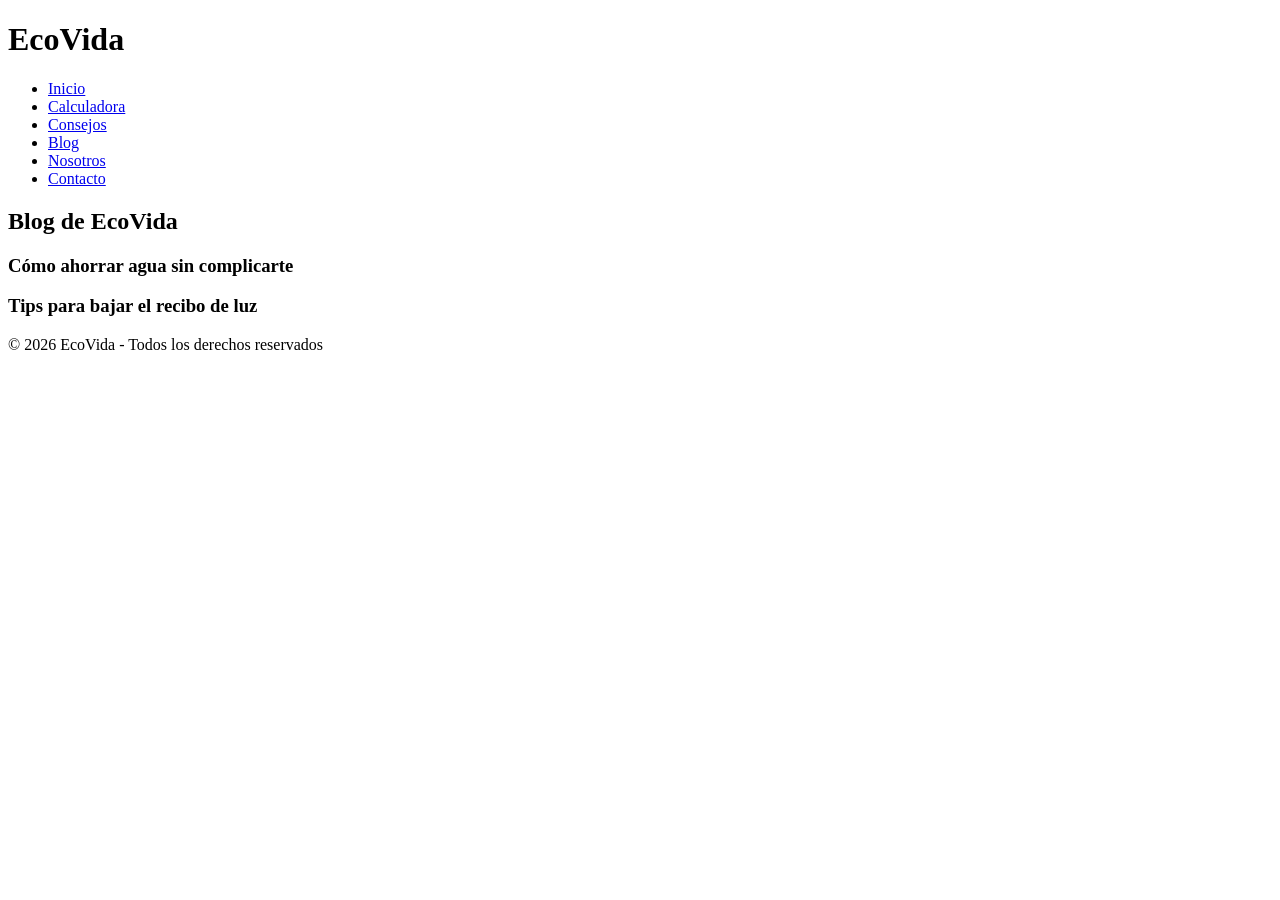
==== pages/blog.html @ 0f4eb219 "Agrego estructura y contenido inicial de blog" ====
<!DOCTYPE html><!--Le dice al navegador que es un documento de tipo HTML para que lo renderice-->
<html lang="es"><!--Lenguaje de la página-->
<head>
    <meta charset="UTF-8">
    <meta name="viewport" content="width=device-width, initial-scale=1.0">
    <title>EcoVida - Blog</title>
</head>
<body>
    <header>
        <!--Encabezado: título principal, logo y menú de navegación-->
        <h1>EcoVida</h1>
        <nav>
            <ul>
                <li><a href="../index.html#inicio">Inicio</a></li>
                <li><a href="./calcular.html">Calculadora</a></li>
                <li><a href="./consejos.html">Consejos</a></li>
                <li><a href="./blog.html">Blog</a></li>
                <li><a href="./nosotros.html">Nosotros</a></li>
                <li><a href="./contacto.html">Contacto</a></li>
            </ul>
        </nav>
    </header>
    <main>
        <!--Contenido del blog: artículos y tips de ahorro-->
        <section id="blog">
            <h2>Blog de EcoVida</h2>
            <article>
                <h3>Cómo ahorrar agua sin complicarte</h3>
            </article>
            <article>
                <h3>Tips para bajar el recibo de luz</h3>
         </article>
        </section>
    </main>
    <footer>
        <!--Pie de página: derechos de autor-->
        <section>
            <p>&copy; 2026 EcoVida - Todos los derechos reservados</p>
        </section>
    </footer>
</body>
</html>
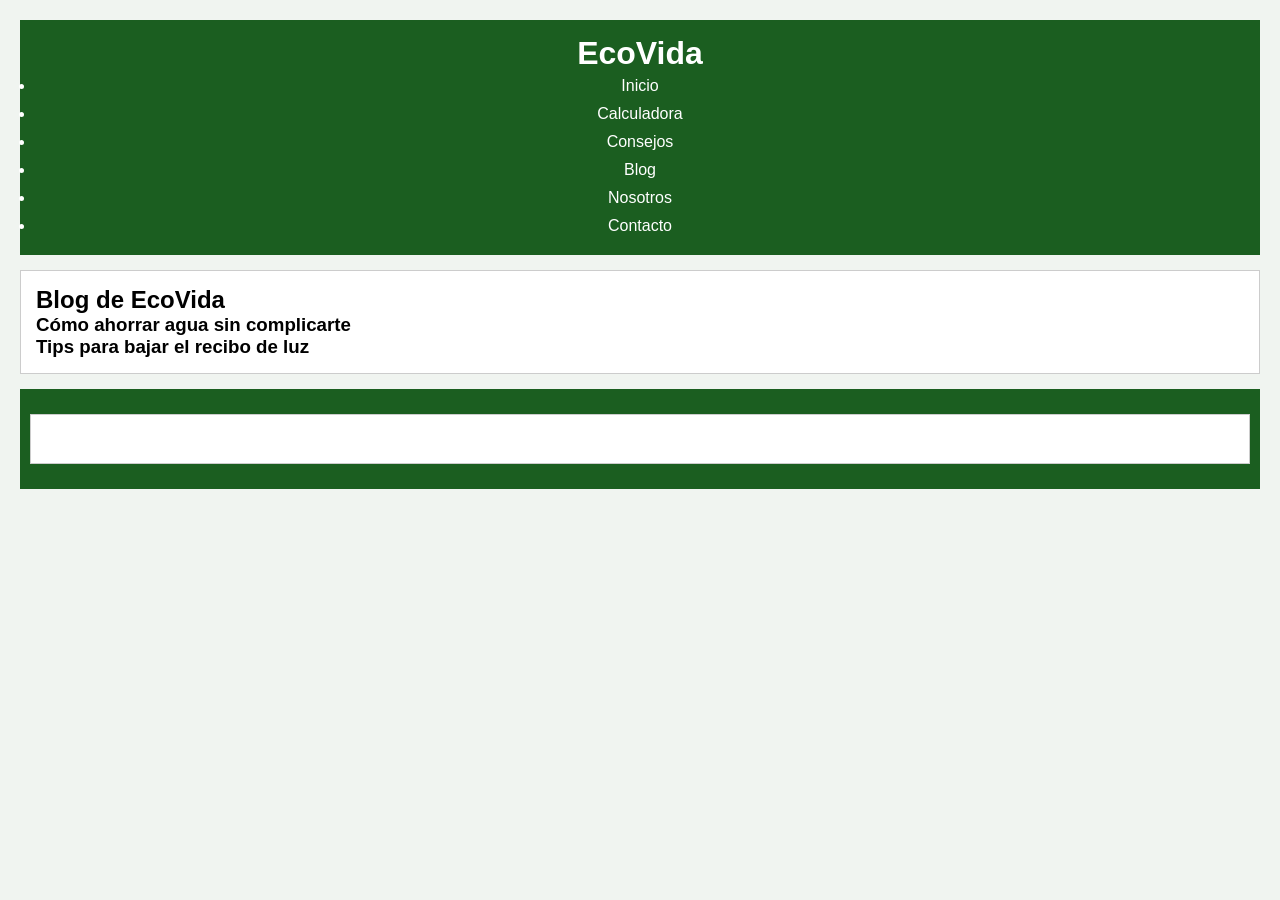
==== commit f41e3840: "Cambio nombre cambiar el nombre en los 6 HTML" ====
--- a/pages/blog.html
+++ b/pages/blog.html
@@ -1,42 +1,51 @@
-<!DOCTYPE html><!--Le dice al navegador que es un documento de tipo HTML para que lo renderice-->
-<html lang="es"><!--Lenguaje de la página-->
-<head>
-    <meta charset="UTF-8">
-    <meta name="viewport" content="width=device-width, initial-scale=1.0">
+<!doctype html>
+<!--Le dice al navegador que es un documento de tipo HTML para que lo renderice-->
+<html lang="es">
+  <!--Lenguaje de la página-->
+  <head>
+    <meta charset="UTF-8" />
+    <meta name="viewport" content="width=device-width, initial-scale=1.0" />
+    <link href="https://fonts.googleapis.com/css2?family=Nunito:wght@400;600;700&display=swap" rel="stylesheet" />
+    <!--Hoja de estilos: ../ porque esta página está dentro de la carpeta pages/-->
+    <link rel="stylesheet" href="../css/styles.css" />
     <title>EcoVida - Blog</title>
-</head>
-<body>
-    <header>
-        <!--Encabezado: título principal, logo y menú de navegación-->
-        <h1>EcoVida</h1>
-        <nav>
-            <ul>
-                <li><a href="../index.html#inicio">Inicio</a></li>
-                <li><a href="./calcular.html">Calculadora</a></li>
-                <li><a href="./consejos.html">Consejos</a></li>
-                <li><a href="./blog.html">Blog</a></li>
-                <li><a href="./nosotros.html">Nosotros</a></li>
-                <li><a href="./contacto.html">Contacto</a></li>
-            </ul>
-        </nav>
+  </head>
+  <body>
+    <header class="header-principal">
+      <!--Encabezado: título y menú de navegación-->
+      <h1 class="logo">EcoVida</h1>
+      <nav class="menu">
+        <ul>
+          <li><a href="../index.html#inicio">Inicio</a></li>
+          <li><a href="./calcular.html">Calculadora</a></li>
+          <li><a href="./consejos.html">Consejos</a></li>
+          <li><a href="./blog.html" class="activo">Blog</a></li>
+          <li><a href="./nosotros.html">Nosotros</a></li>
+          <li><a href="./contacto.html">Contacto</a></li>
+        </ul>
+      </nav>
     </header>
-    <main>
-        <!--Contenido del blog: artículos y tips de ahorro-->
-        <section id="blog">
-            <h2>Blog de EcoVida</h2>
-            <article>
-                <h3>Cómo ahorrar agua sin complicarte</h3>
-            </article>
-            <article>
-                <h3>Tips para bajar el recibo de luz</h3>
-         </article>
-        </section>
+    <main class="contenedor-pagina">
+      <!--Contenido del blog: artículos y tips de ahorro-->
+      <section id="blog">
+        <h2 class="titulo-pagina">Blog de EcoVida</h2>
+        <div class="contenedor-tarjetas">
+          <article class="tarjeta">
+            <h3>Cómo ahorrar agua sin complicarte</h3>
+          </article>
+          <article class="tarjeta">
+            <h3>Tips para bajar el recibo de luz</h3>
+          </article>
+        </div>
+      </section>
     </main>
     <footer>
-        <!--Pie de página: derechos de autor-->
-        <section>
-            <p>&copy; 2026 EcoVida - Todos los derechos reservados</p>
-        </section>
+      <!--Pie de página: derechos de autor-->
+      <section>
+        <p>&copy; <span id="anio">2026</span> EcoVida - Todos los derechos reservados</p>
+      </section>
     </footer>
-</body>
-</html>+    <!--JavaScript al final del body-->
+    <script src="../js/main.js"></script>
+  </body>
+</html>
--- a/css/styles.css
+++ b/css/styles.css
@@ -0,0 +1,46 @@
+/* RESET */
+* {
+    margin: 0;
+    padding: 0;
+    box-sizing: border-box;
+}
+
+/* BODY */
+body {
+    font-family: Arial, sans-serif;
+    background: #f0f4f0;
+    padding: 20px;
+}
+
+/* HEADER */
+header {
+    background: #1b5e20;
+    color: white;
+    padding: 15px;
+    text-align: center;
+}
+
+/* MENÚ VERTICAL */
+nav a {
+    display: block;
+    color: white;
+    text-decoration: none;
+    padding: 5px;
+}
+
+/* SECCIONES */
+section {
+    background: white;
+    padding: 15px;
+    margin: 15px 0;
+    border: 1px solid #ccc;
+}
+
+/* FOOTER */
+footer {
+    background: #1b5e20;
+    color: white;
+    text-align: center;
+    padding: 10px;
+    margin-top: 15px;
+}
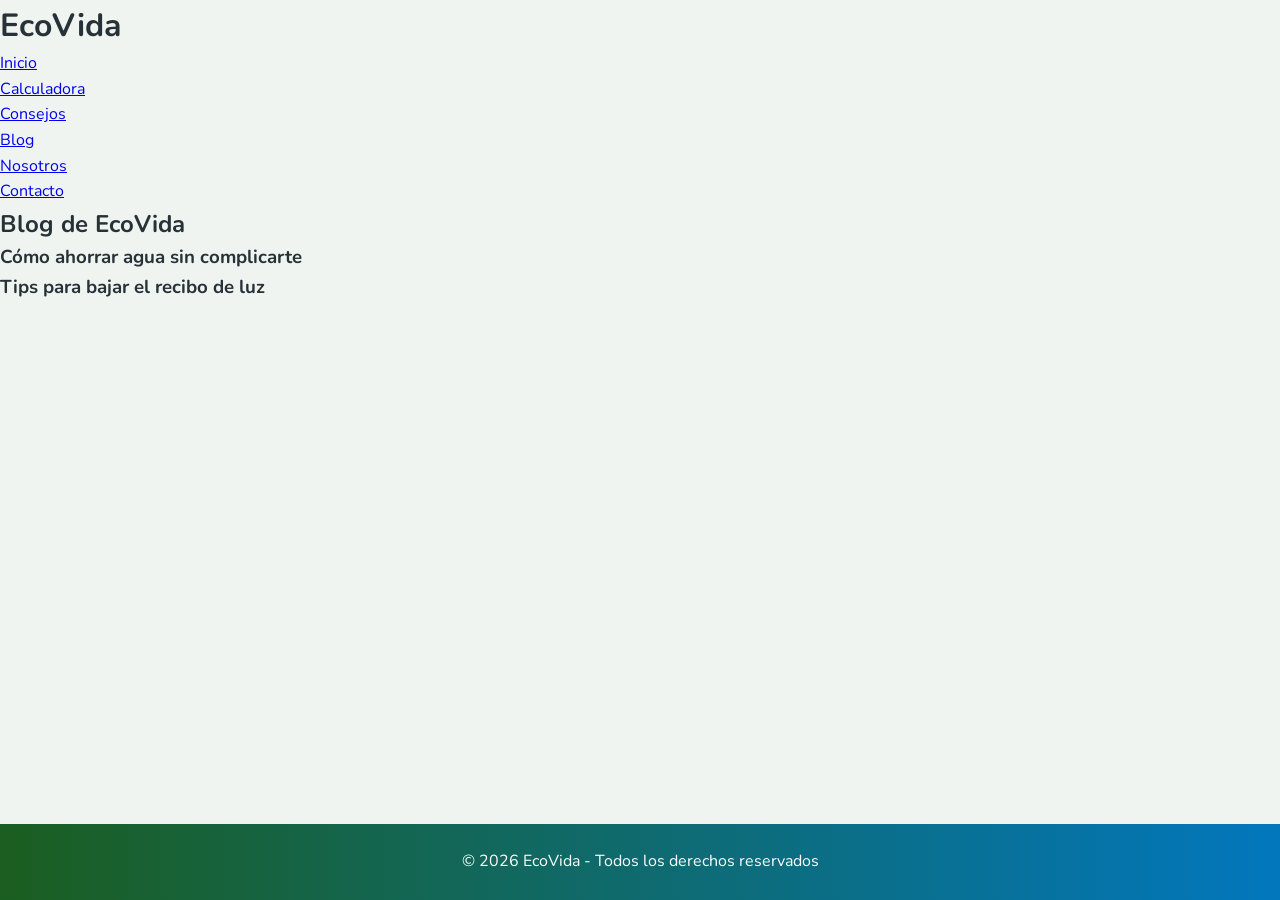
==== commit c9fd1008: "Se crean los css de inicio y nosotros y se enlazan las hojas de estilo en todas las paginas" ====
--- a/pages/blog.html
+++ b/pages/blog.html
@@ -1,51 +1,47 @@
-<!doctype html>
-<!--Le dice al navegador que es un documento de tipo HTML para que lo renderice-->
-<html lang="es">
-  <!--Lenguaje de la página-->
-  <head>
-    <meta charset="UTF-8" />
-    <meta name="viewport" content="width=device-width, initial-scale=1.0" />
+<!DOCTYPE html><!--Le dice al navegador que es un documento de tipo HTML para que lo renderice-->
+<html lang="es"><!--Lenguaje de la página-->
+<head>
+    <meta charset="UTF-8">
+    <meta name="viewport" content="width=device-width, initial-scale=1.0">
+    <title>EcoVida - Blog</title>
+    <!--Fuente Nunito de Google Fonts-->
     <link href="https://fonts.googleapis.com/css2?family=Nunito:wght@400;600;700&display=swap" rel="stylesheet" />
-    <!--Hoja de estilos: ../ porque esta página está dentro de la carpeta pages/-->
-    <link rel="stylesheet" href="../css/styles.css" />
-    <title>EcoVida - Blog</title>
-  </head>
-  <body>
-    <header class="header-principal">
-      <!--Encabezado: título y menú de navegación-->
-      <h1 class="logo">EcoVida</h1>
-      <nav class="menu">
-        <ul>
-          <li><a href="../index.html#inicio">Inicio</a></li>
-          <li><a href="./calcular.html">Calculadora</a></li>
-          <li><a href="./consejos.html">Consejos</a></li>
-          <li><a href="./blog.html" class="activo">Blog</a></li>
-          <li><a href="./nosotros.html">Nosotros</a></li>
-          <li><a href="./contacto.html">Contacto</a></li>
-        </ul>
-      </nav>
+    <!--Primero los estilos generales y después los de esta página-->
+    <link rel="stylesheet" href="../css/style.css" />
+    <link rel="stylesheet" href="../css/blog.css" />
+</head>
+<body>
+    <header>
+        <!--Encabezado: título principal, logo y menú de navegación-->
+        <h1>EcoVida</h1>
+        <nav>
+            <ul>
+                <li><a href="../index.html#inicio">Inicio</a></li>
+                <li><a href="./calcular.html">Calculadora</a></li>
+                <li><a href="./consejos.html">Consejos</a></li>
+                <li><a href="./blog.html">Blog</a></li>
+                <li><a href="./nosotros.html">Nosotros</a></li>
+                <li><a href="./contacto.html">Contacto</a></li>
+            </ul>
+        </nav>
     </header>
-    <main class="contenedor-pagina">
-      <!--Contenido del blog: artículos y tips de ahorro-->
-      <section id="blog">
-        <h2 class="titulo-pagina">Blog de EcoVida</h2>
-        <div class="contenedor-tarjetas">
-          <article class="tarjeta">
-            <h3>Cómo ahorrar agua sin complicarte</h3>
-          </article>
-          <article class="tarjeta">
-            <h3>Tips para bajar el recibo de luz</h3>
-          </article>
-        </div>
-      </section>
+    <main>
+        <!--Contenido del blog: artículos y tips de ahorro-->
+        <section id="blog">
+            <h2>Blog de EcoVida</h2>
+            <article>
+                <h3>Cómo ahorrar agua sin complicarte</h3>
+            </article>
+            <article>
+                <h3>Tips para bajar el recibo de luz</h3>
+         </article>
+        </section>
     </main>
     <footer>
-      <!--Pie de página: derechos de autor-->
-      <section>
-        <p>&copy; <span id="anio">2026</span> EcoVida - Todos los derechos reservados</p>
-      </section>
+        <!--Pie de página: derechos de autor-->
+        <section>
+            <p>&copy; 2026 EcoVida - Todos los derechos reservados</p>
+        </section>
     </footer>
-    <!--JavaScript al final del body-->
-    <script src="../js/main.js"></script>
-  </body>
-</html>
+</body>
+</html>
--- a/css/style.css
+++ b/css/style.css
@@ -0,0 +1,189 @@
+/* =========================================
+   ECOVIDA - ESTILOS GLOBALES (style.css)
+   Se carga en TODAS las páginas, siempre ANTES del CSS de cada página.
+   Aquí va solo lo que comparten todas: paleta, reset, fuente, header,
+   menú, footer y los componentes que se repiten (botón, tarjeta, lista).
+   Responsable: Jessica
+   ========================================= */
+
+/*  PALETA DE COLORES (variables)*/
+:root {
+    --verde-oscuro: #1b5e20;
+    --verde: #2e7d32;
+    --azul: #0277bd;
+    --amarillo: #f9a825;
+    --amarillo-oscuro: #f57f17;
+    --blanco: #ffffff;   /* el único blanco de todo el sitio */
+    --fondo: #f0f4f0;
+    --texto: #263238;
+}
+
+/*  RESET  */
+* {
+    margin: 0;
+    padding: 0;
+    box-sizing: border-box;
+}
+
+/*  FUENTE Y BODY  */
+body {
+    font-family: "Nunito", Arial, sans-serif;
+    color: var(--texto);
+    background: var(--fondo);
+    line-height: 1.6;
+    /* Footer siempre abajo, aunque la página tenga poco contenido */
+    display: flex;
+    flex-direction: column;
+    min-height: 100vh;
+}
+
+main {
+    flex: 1;      /* ocupa el espacio que sobra y empuja el footer hacia abajo */
+    width: 100%;
+}
+
+/*  HEADER  */
+.header-principal {
+    display: flex;
+    justify-content: space-between; /* logo a la izquierda, menú a la derecha */
+    align-items: center;
+    flex-wrap: wrap;
+    gap: 20px;
+    background: var(--verde-oscuro);
+    color: var(--blanco);
+    padding: 15px 40px;
+}
+
+.logo {
+    font-size: 2rem;
+}
+
+/*  MENÚ  */
+.menu ul {
+    display: flex;
+    flex-wrap: wrap;
+    gap: 25px;
+    list-style: none; /* quita los puntos de la lista */
+}
+
+.menu a {
+    color: var(--blanco);
+    text-decoration: none;
+    font-weight: 600;
+    padding: 5px 0;
+    border-bottom: 2px solid transparent;
+    transition: color 0.3s, border-color 0.3s;
+}
+
+/* :hover = mouse encima / .activo = la página en la que estoy */
+.menu a:hover,
+.menu a.activo {
+    color: var(--amarillo);
+    border-bottom-color: var(--amarillo);
+}
+
+/*  COMPONENTES COMPARTIDOS */
+
+/* Botón base (index y calculadora) */
+.btn {
+    display: inline-block;
+    padding: 12px 28px;
+    border: none;
+    border-radius: 30px;
+    font-family: inherit;
+    font-size: 1rem;
+    font-weight: 700;
+    text-decoration: none;
+    cursor: pointer;
+    transition: background-color 0.3s;
+}
+
+.btn-primary {
+    background-color: var(--amarillo);
+    color: var(--texto);
+}
+
+.btn-primary:hover {
+    background-color: var(--amarillo-oscuro);
+}
+
+/* Contenedores (se usan en casi todas las páginas) */
+.contenedor-pagina {
+    max-width: 900px;
+    margin: 0 auto; /* centra el contenedor */
+    padding: 4% 3%;
+}
+
+.contenedor-tarjetas {
+    display: flex;
+    flex-wrap: wrap; /* si no caben, bajan a la siguiente línea */
+    justify-content: center;
+    gap: 30px;
+    max-width: 1200px;
+    margin: 0 auto;
+    padding: 4% 3%;
+}
+
+/* Tarjeta base (index, consejos, nosotros, blog, contacto y calculadora) */
+.tarjeta {
+    flex: 1 1 300px; /* crece, se encoge, tamaño base 300px */
+    background-color: var(--blanco);
+    padding: 2rem 2.5rem;
+    border-top: 4px solid var(--verde);
+    border-radius: 12px;
+    box-shadow: 0 4px 16px rgba(0, 0, 0, 0.1);
+    transition: transform 0.3s, box-shadow 0.3s;
+}
+
+.tarjeta:hover {
+    transform: translateY(-5px); /* sube 5px al pasar el mouse */
+    box-shadow: 0 10px 24px rgba(0, 0, 0, 0.15);
+}
+
+.tarjeta h2,
+.tarjeta h3 {
+    color: var(--verde);
+    margin-bottom: 15px;
+}
+
+.tarjeta h2 {
+    font-size: 1.8rem;
+}
+
+.tarjeta p {
+    margin-bottom: 15px;
+}
+
+/* Listas dentro de tarjetas: el reset les quitó el espacio de los puntos */
+.lista {
+    padding-left: 20px;
+}
+
+.lista li {
+    margin-bottom: 8px;
+}
+
+/*  FOOTER  */
+footer {
+    background-image: linear-gradient(90deg, var(--verde-oscuro), var(--azul));
+    color: var(--blanco);
+    text-align: center;
+    padding: 25px 20px;
+}
+
+/* RESPONSIVE (siempre al final) */
+@media (max-width: 575px) {
+    .header-principal {
+        flex-direction: column;
+        padding: 15px 20px;
+    }
+
+    .menu ul {
+        justify-content: center;
+        gap: 12px;
+    }
+
+    .tarjeta {
+        padding: 1.5rem;
+    }
+}
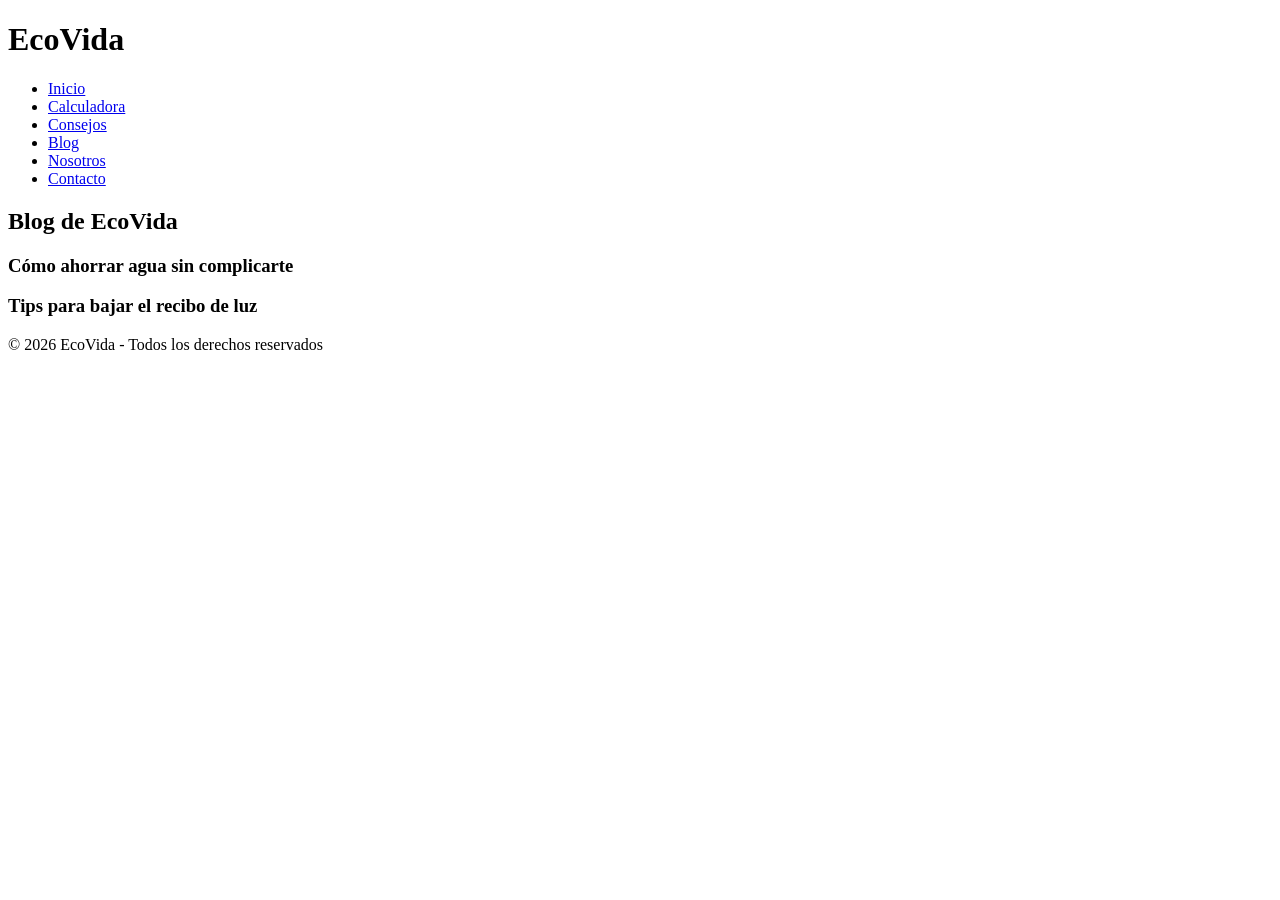
==== commit 4d3b86e6: "Se dejan blog y contacto para que Jessica maneje sus enlaces" ====
--- a/pages/blog.html
+++ b/pages/blog.html
@@ -4,11 +4,6 @@
     <meta charset="UTF-8">
     <meta name="viewport" content="width=device-width, initial-scale=1.0">
     <title>EcoVida - Blog</title>
-    <!--Fuente Nunito de Google Fonts-->
-    <link href="https://fonts.googleapis.com/css2?family=Nunito:wght@400;600;700&display=swap" rel="stylesheet" />
-    <!--Primero los estilos generales y después los de esta página-->
-    <link rel="stylesheet" href="../css/style.css" />
-    <link rel="stylesheet" href="../css/blog.css" />
 </head>
 <body>
     <header>
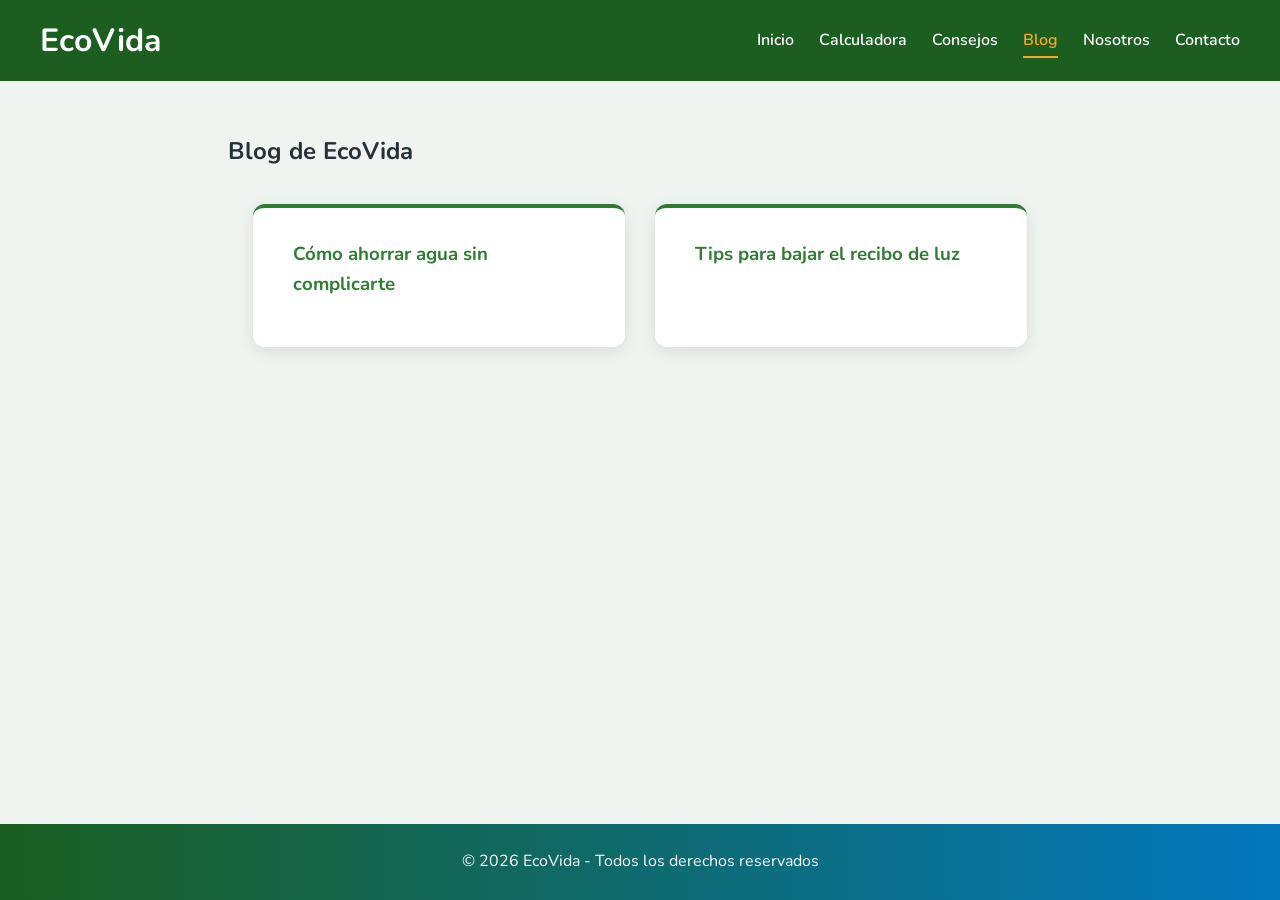
==== commit 73f684de: "Se ajusta css Se ajusta css" ====
--- a/pages/blog.html
+++ b/pages/blog.html
@@ -1,42 +1,51 @@
-<!DOCTYPE html><!--Le dice al navegador que es un documento de tipo HTML para que lo renderice-->
-<html lang="es"><!--Lenguaje de la página-->
-<head>
-    <meta charset="UTF-8">
-    <meta name="viewport" content="width=device-width, initial-scale=1.0">
+<!doctype html>
+<!--Le dice al navegador que es un documento de tipo HTML para que lo renderice-->
+<html lang="es">
+  <!--Lenguaje de la página-->
+  <head>
+    <meta charset="UTF-8" />
+    <meta name="viewport" content="width=device-width, initial-scale=1.0" />
+    <link href="https://fonts.googleapis.com/css2?family=Nunito:wght@400;600;700&display=swap" rel="stylesheet" />
+    <!--Hoja de estilos: ../ porque esta página está dentro de la carpeta pages/-->
+    <link rel="stylesheet" href="../css/style.css" />
     <title>EcoVida - Blog</title>
-</head>
-<body>
-    <header>
-        <!--Encabezado: título principal, logo y menú de navegación-->
-        <h1>EcoVida</h1>
-        <nav>
-            <ul>
-                <li><a href="../index.html#inicio">Inicio</a></li>
-                <li><a href="./calcular.html">Calculadora</a></li>
-                <li><a href="./consejos.html">Consejos</a></li>
-                <li><a href="./blog.html">Blog</a></li>
-                <li><a href="./nosotros.html">Nosotros</a></li>
-                <li><a href="./contacto.html">Contacto</a></li>
-            </ul>
-        </nav>
+  </head>
+  <body>
+    <header class="header-principal">
+      <!--Encabezado: título y menú de navegación-->
+      <h1 class="logo">EcoVida</h1>
+      <nav class="menu">
+        <ul>
+          <li><a href="../index.html#inicio">Inicio</a></li>
+          <li><a href="./calcular.html">Calculadora</a></li>
+          <li><a href="./consejos.html">Consejos</a></li>
+          <li><a href="./blog.html" class="activo">Blog</a></li>
+          <li><a href="./nosotros.html">Nosotros</a></li>
+          <li><a href="./contacto.html">Contacto</a></li>
+        </ul>
+      </nav>
     </header>
-    <main>
-        <!--Contenido del blog: artículos y tips de ahorro-->
-        <section id="blog">
-            <h2>Blog de EcoVida</h2>
-            <article>
-                <h3>Cómo ahorrar agua sin complicarte</h3>
-            </article>
-            <article>
-                <h3>Tips para bajar el recibo de luz</h3>
-         </article>
-        </section>
+    <main class="contenedor-pagina">
+      <!--Contenido del blog: artículos y tips de ahorro-->
+      <section id="blog">
+        <h2 class="titulo-pagina">Blog de EcoVida</h2>
+        <div class="contenedor-tarjetas">
+          <article class="tarjeta">
+            <h3>Cómo ahorrar agua sin complicarte</h3>
+          </article>
+          <article class="tarjeta">
+            <h3>Tips para bajar el recibo de luz</h3>
+          </article>
+        </div>
+      </section>
     </main>
     <footer>
-        <!--Pie de página: derechos de autor-->
-        <section>
-            <p>&copy; 2026 EcoVida - Todos los derechos reservados</p>
-        </section>
+      <!--Pie de página: derechos de autor-->
+      <section>
+        <p>&copy; <span id="anio">2026</span> EcoVida - Todos los derechos reservados</p>
+      </section>
     </footer>
-</body>
-</html>+    <!--JavaScript al final del body-->
+    <script src="../js/main.js"></script>
+  </body>
+</html>
--- a/css/style.css
+++ b/css/style.css
@@ -0,0 +1,189 @@
+/* =========================================
+   ECOVIDA - ESTILOS GLOBALES (style.css)
+   Se carga en TODAS las páginas, siempre ANTES del CSS de cada página.
+   Aquí va solo lo que comparten todas: paleta, reset, fuente, header,
+   menú, footer y los componentes que se repiten (botón, tarjeta, lista).
+   Responsable: Jessica
+   ========================================= */
+
+/*  PALETA DE COLORES (variables)*/
+:root {
+    --verde-oscuro: #1b5e20;
+    --verde: #2e7d32;
+    --azul: #0277bd;
+    --amarillo: #f9a825;
+    --amarillo-oscuro: #f57f17;
+    --blanco: #ffffff;   /* el único blanco de todo el sitio */
+    --fondo: #f0f4f0;
+    --texto: #263238;
+}
+
+/*  RESET  */
+* {
+    margin: 0;
+    padding: 0;
+    box-sizing: border-box;
+}
+
+/*  FUENTE Y BODY  */
+body {
+    font-family: "Nunito", Arial, sans-serif;
+    color: var(--texto);
+    background: var(--fondo);
+    line-height: 1.6;
+    /* Footer siempre abajo, aunque la página tenga poco contenido */
+    display: flex;
+    flex-direction: column;
+    min-height: 100vh;
+}
+
+main {
+    flex: 1;      /* ocupa el espacio que sobra y empuja el footer hacia abajo */
+    width: 100%;
+}
+
+/*  HEADER  */
+.header-principal {
+    display: flex;
+    justify-content: space-between; /* logo a la izquierda, menú a la derecha */
+    align-items: center;
+    flex-wrap: wrap;
+    gap: 20px;
+    background: var(--verde-oscuro);
+    color: var(--blanco);
+    padding: 15px 40px;
+}
+
+.logo {
+    font-size: 2rem;
+}
+
+/*  MENÚ  */
+.menu ul {
+    display: flex;
+    flex-wrap: wrap;
+    gap: 25px;
+    list-style: none; /* quita los puntos de la lista */
+}
+
+.menu a {
+    color: var(--blanco);
+    text-decoration: none;
+    font-weight: 600;
+    padding: 5px 0;
+    border-bottom: 2px solid transparent;
+    transition: color 0.3s, border-color 0.3s;
+}
+
+/* :hover = mouse encima / .activo = la página en la que estoy */
+.menu a:hover,
+.menu a.activo {
+    color: var(--amarillo);
+    border-bottom-color: var(--amarillo);
+}
+
+/*  COMPONENTES COMPARTIDOS */
+
+/* Botón base (index y calculadora) */
+.btn {
+    display: inline-block;
+    padding: 12px 28px;
+    border: none;
+    border-radius: 30px;
+    font-family: inherit;
+    font-size: 1rem;
+    font-weight: 700;
+    text-decoration: none;
+    cursor: pointer;
+    transition: background-color 0.3s;
+}
+
+.btn-primary {
+    background-color: var(--amarillo);
+    color: var(--texto);
+}
+
+.btn-primary:hover {
+    background-color: var(--amarillo-oscuro);
+}
+
+/* Contenedores (se usan en casi todas las páginas) */
+.contenedor-pagina {
+    max-width: 900px;
+    margin: 0 auto; /* centra el contenedor */
+    padding: 4% 3%;
+}
+
+.contenedor-tarjetas {
+    display: flex;
+    flex-wrap: wrap; /* si no caben, bajan a la siguiente línea */
+    justify-content: center;
+    gap: 30px;
+    max-width: 1200px;
+    margin: 0 auto;
+    padding: 4% 3%;
+}
+
+/* Tarjeta base (index, consejos, nosotros, blog, contacto y calculadora) */
+.tarjeta {
+    flex: 1 1 300px; /* crece, se encoge, tamaño base 300px */
+    background-color: var(--blanco);
+    padding: 2rem 2.5rem;
+    border-top: 4px solid var(--verde);
+    border-radius: 12px;
+    box-shadow: 0 4px 16px rgba(0, 0, 0, 0.1);
+    transition: transform 0.3s, box-shadow 0.3s;
+}
+
+.tarjeta:hover {
+    transform: translateY(-5px); /* sube 5px al pasar el mouse */
+    box-shadow: 0 10px 24px rgba(0, 0, 0, 0.15);
+}
+
+.tarjeta h2,
+.tarjeta h3 {
+    color: var(--verde);
+    margin-bottom: 15px;
+}
+
+.tarjeta h2 {
+    font-size: 1.8rem;
+}
+
+.tarjeta p {
+    margin-bottom: 15px;
+}
+
+/* Listas dentro de tarjetas: el reset les quitó el espacio de los puntos */
+.lista {
+    padding-left: 20px;
+}
+
+.lista li {
+    margin-bottom: 8px;
+}
+
+/*  FOOTER  */
+footer {
+    background-image: linear-gradient(90deg, var(--verde-oscuro), var(--azul));
+    color: var(--blanco);
+    text-align: center;
+    padding: 25px 20px;
+}
+
+/* RESPONSIVE (siempre al final) */
+@media (max-width: 575px) {
+    .header-principal {
+        flex-direction: column;
+        padding: 15px 20px;
+    }
+
+    .menu ul {
+        justify-content: center;
+        gap: 12px;
+    }
+
+    .tarjeta {
+        padding: 1.5rem;
+    }
+}
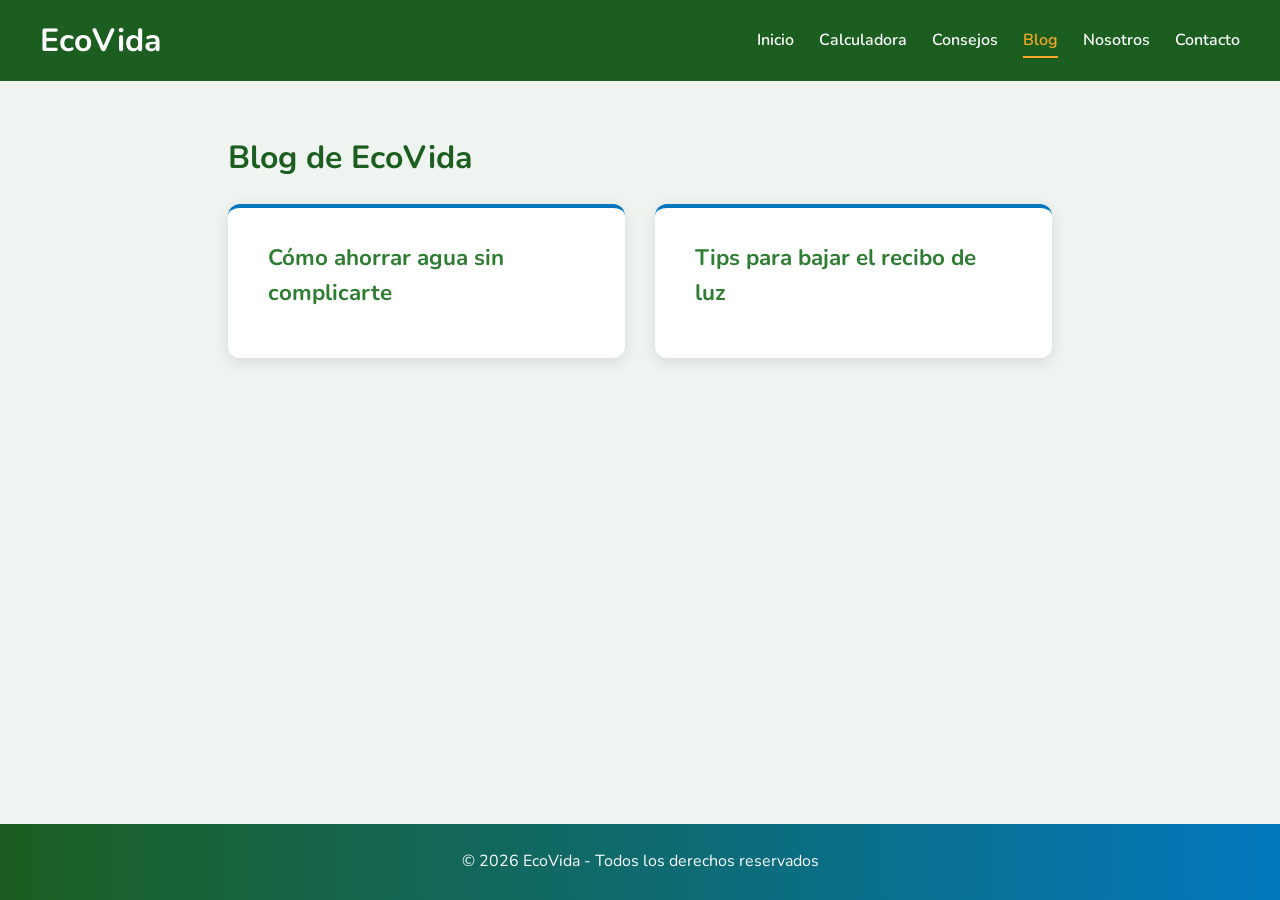
==== commit 3a800bfd: "se crea blog.css y contacto.css se crea blog.css y contacto.css" ====
--- a/pages/blog.html
+++ b/pages/blog.html
@@ -8,6 +8,7 @@
     <link href="https://fonts.googleapis.com/css2?family=Nunito:wght@400;600;700&display=swap" rel="stylesheet" />
     <!--Hoja de estilos: ../ porque esta página está dentro de la carpeta pages/-->
     <link rel="stylesheet" href="../css/style.css" />
+    <link rel="stylesheet" href="../css/blog.css" />
     <title>EcoVida - Blog</title>
   </head>
   <body>
--- a/css/style.css
+++ b/css/style.css
@@ -1,31 +1,26 @@
-/* =========================================
-   ECOVIDA - ESTILOS GLOBALES (style.css)
-   Se carga en TODAS las páginas, siempre ANTES del CSS de cada página.
-   Aquí va solo lo que comparten todas: paleta, reset, fuente, header,
-   menú, footer y los componentes que se repiten (botón, tarjeta, lista).
-   Responsable: Jessica
-   ========================================= */
-
-/*  PALETA DE COLORES (variables)*/
+/*  HOJA DE ESTILOS PRINCIPAL
+   (se usa en index.html y en todas las páginas de pages/) */
+
+/*  VARIABLES DE COLOR (extra: un solo blanco y un solo verde para todo el sitio) =*/
 :root {
-    --verde-oscuro: #1b5e20;
+    --verde-oscuro: #1b5e20;   /* el verde que ya usaban en header y footer */
     --verde: #2e7d32;
     --azul: #0277bd;
     --amarillo: #f9a825;
     --amarillo-oscuro: #f57f17;
-    --blanco: #ffffff;   /* el único blanco de todo el sitio */
-    --fondo: #f0f4f0;
+    --blanco: #ffffff;         /* el blanco que ya usaban ("white") */
+    --fondo: #f0f4f0;          /* el fondo que ya usaban en body */
     --texto: #263238;
 }
 
-/*  RESET  */
+/* RESET  */
 * {
     margin: 0;
     padding: 0;
     box-sizing: border-box;
 }
 
-/*  FUENTE Y BODY  */
+/* BODY  */
 body {
     font-family: "Nunito", Arial, sans-serif;
     color: var(--texto);
@@ -38,11 +33,40 @@
 }
 
 main {
-    flex: 1;      /* ocupa el espacio que sobra y empuja el footer hacia abajo */
+    flex: 1;      /* el main ocupa el espacio que sobra y empuja el footer hacia abajo */
     width: 100%;
 }
 
-/*  HEADER  */
+/* MARQUESINA (solo en index)  */
+.marquesina {
+    background-color: var(--verde);
+    color: var(--blanco);
+    overflow: hidden; /* oculta los mensajes que se salen */
+    padding: 8px 0;
+}
+
+.mensajes {
+    display: flex;
+    gap: 60px;
+    width: max-content;
+    animation: desplazar 18s linear infinite;
+}
+
+.mensaje {
+    white-space: nowrap; /* que el mensaje no se parta en dos líneas */
+    font-weight: 600;
+}
+
+@keyframes desplazar {
+    from {
+        transform: translateX(100vw); /* empieza por fuera a la derecha */
+    }
+    to {
+        transform: translateX(-100%); /* termina por fuera a la izquierda */
+    }
+}
+
+/* HEADER  */
 .header-principal {
     display: flex;
     justify-content: space-between; /* logo a la izquierda, menú a la derecha */
@@ -58,7 +82,7 @@
     font-size: 2rem;
 }
 
-/*  MENÚ  */
+/*  MENÚ HORIZONTAL  */
 .menu ul {
     display: flex;
     flex-wrap: wrap;
@@ -82,9 +106,63 @@
     border-bottom-color: var(--amarillo);
 }
 
-/*  COMPONENTES COMPARTIDOS */
-
-/* Botón base (index y calculadora) */
+/* ===== HERO (solo en index) ===== */
+.hero {
+    position: relative; /* no mueve nada: marca la referencia para ubicar a los hijos */
+    background-image:
+        linear-gradient(
+            20deg,
+            rgba(27, 94, 32, 0.85) 25%,
+            rgba(2, 119, 189, 0.6) 40%,
+            rgba(249, 168, 37, 0.35) 100%
+        ),
+        url("../images/hero-agua.jpg");
+    background-position: center center;
+    background-size: cover;
+    background-repeat: no-repeat;
+    color: var(--blanco);
+    text-align: left;
+    padding: 200px 40px;
+    overflow: hidden;
+}
+
+/* Polígono (triángulo) en la parte de abajo del hero */
+.hero::after {
+    content: "";
+    position: absolute;
+    bottom: 0;
+    left: 0;
+    width: 100%;
+    height: 80px;
+    background-color: var(--fondo);
+    clip-path: polygon(0 100%, 100% 0, 100% 100%);
+}
+
+.hero-content {
+    position: relative;
+    max-width: 600px;
+    z-index: 1; /* el texto queda en la capa de adelante */
+}
+
+.hero h2 {
+    font-size: 3rem;
+    font-weight: 700;
+    line-height: 1.2;
+    margin-bottom: 20px;
+}
+
+.hero p {
+    font-size: 1.1rem;
+    margin-bottom: 30px;
+}
+
+/*  BOTONES  */
+.hero-buttons {
+    display: flex;
+    flex-wrap: wrap;
+    gap: 15px;
+}
+
 .btn {
     display: inline-block;
     padding: 12px 28px;
@@ -107,7 +185,17 @@
     background-color: var(--amarillo-oscuro);
 }
 
-/* Contenedores (se usan en casi todas las páginas) */
+.btn-secondary {
+    background-color: transparent;
+    color: var(--blanco);
+    border: 2px solid var(--blanco);
+}
+
+.btn-secondary:hover {
+    background-color: rgba(255, 255, 255, 0.2);
+}
+
+/* CONTENEDORES DE PÁGINA  */
 .contenedor-pagina {
     max-width: 900px;
     margin: 0 auto; /* centra el contenedor */
@@ -116,7 +204,7 @@
 
 .contenedor-tarjetas {
     display: flex;
-    flex-wrap: wrap; /* si no caben, bajan a la siguiente línea */
+    flex-wrap: wrap; /* en pantallas pequeñas se ponen una debajo de la otra */
     justify-content: center;
     gap: 30px;
     max-width: 1200px;
@@ -124,7 +212,18 @@
     padding: 4% 3%;
 }
 
-/* Tarjeta base (index, consejos, nosotros, blog, contacto y calculadora) */
+/* Dentro de una página (blog) el contenedor ya tiene espacio alrededor */
+.contenedor-pagina .contenedor-tarjetas {
+    padding: 0;
+}
+
+.titulo-pagina {
+    color: var(--verde-oscuro);
+    font-size: 2rem;
+    margin-bottom: 20px;
+}
+
+/*  TARJETAS  */
 .tarjeta {
     flex: 1 1 300px; /* crece, se encoge, tamaño base 300px */
     background-color: var(--blanco);
@@ -140,6 +239,12 @@
     box-shadow: 0 10px 24px rgba(0, 0, 0, 0.15);
 }
 
+/* El id gana en especificidad a la clase: solo estas tarjetas cambian el color del borde */
+#energia,
+#consejos-energia {
+    border-top-color: var(--amarillo);
+}
+
 .tarjeta h2,
 .tarjeta h3 {
     color: var(--verde);
@@ -150,11 +255,13 @@
     font-size: 1.8rem;
 }
 
-.tarjeta p {
+/* Con coma: el mismo estilo para grupos independientes */
+.tarjeta p,
+.consejo p {
     margin-bottom: 15px;
 }
 
-/* Listas dentro de tarjetas: el reset les quitó el espacio de los puntos */
+/* Listas dentro de las tarjetas: el reset les quitó el espacio de los puntos */
 .lista {
     padding-left: 20px;
 }
@@ -163,7 +270,54 @@
     margin-bottom: 8px;
 }
 
-/*  FOOTER  */
+/* CONSEJO DEL DÍA (solo en index)  */
+.consejo {
+    max-width: 800px;
+    margin: 0 auto 60px;
+    padding: 2rem;
+    text-align: center;
+    background-color: var(--blanco);
+    border-radius: 12px;
+    box-shadow: 0 4px 16px rgba(0, 0, 0, 0.1);
+}
+
+.consejo h2 {
+    color: var(--azul);
+    margin-bottom: 10px;
+}
+
+#consejo-texto {
+    font-size: 1.2rem;
+    min-height: 60px;
+}
+
+/*  FORMULARIO (calculadora)  */
+.formulario label {
+    display: block; /* cada etiqueta en su propia línea */
+    font-weight: 600;
+    margin-top: 15px;
+    margin-bottom: 5px;
+}
+
+.formulario input {
+    width: 100%;
+    padding: 10px;
+    border: 1px solid #ccc;
+    border-radius: 8px;
+    font-family: inherit;
+    font-size: 1rem;
+}
+
+.formulario input:focus {
+    outline: none;
+    border-color: var(--verde);
+}
+
+.formulario button {
+    margin-top: 20px;
+}
+
+/* FOOTER */
 footer {
     background-image: linear-gradient(90deg, var(--verde-oscuro), var(--azul));
     color: var(--blanco);
@@ -171,7 +325,7 @@
     padding: 25px 20px;
 }
 
-/* RESPONSIVE (siempre al final) */
+/*  RESPONSIVE (las media queries siempre van al final)  */
 @media (max-width: 575px) {
     .header-principal {
         flex-direction: column;
@@ -183,6 +337,14 @@
         gap: 12px;
     }
 
+    .hero {
+        padding: 100px 20px;
+    }
+
+    .hero h2 {
+        font-size: 2rem;
+    }
+
     .tarjeta {
         padding: 1.5rem;
     }
--- a/css/blog.css
+++ b/css/blog.css
@@ -0,0 +1,36 @@
+/* =========================================
+   ECOVIDA - ESTILOS DE LA PÁGINA BLOG (blog.css)
+   Se carga DESPUÉS de style.css, por eso puede cambiar lo global.
+   Responsable: Jessica
+   ========================================= */
+
+/* ===== TÍTULO DE LA PÁGINA ===== */
+.titulo-pagina {
+    color: var(--verde-oscuro);
+    font-size: 2rem;
+    margin-bottom: 20px;
+}
+
+/* El contenedor de la página ya tiene espacio alrededor:
+   al de las tarjetas de adentro le quitamos el suyo */
+.contenedor-pagina .contenedor-tarjetas {
+    padding: 0;
+}
+
+/* ===== ARTÍCULOS ===== */
+/* #blog .tarjeta (id + clase) gana a .tarjeta (solo clase): solo cambian las del blog */
+#blog .tarjeta {
+    border-top-color: var(--azul);
+}
+
+#blog .tarjeta h3 {
+    font-size: 1.4rem;
+}
+
+/* ===== RESPONSIVE ===== */
+@media (max-width: 575px) {
+    .titulo-pagina {
+        font-size: 1.6rem;
+        text-align: center;
+    }
+}
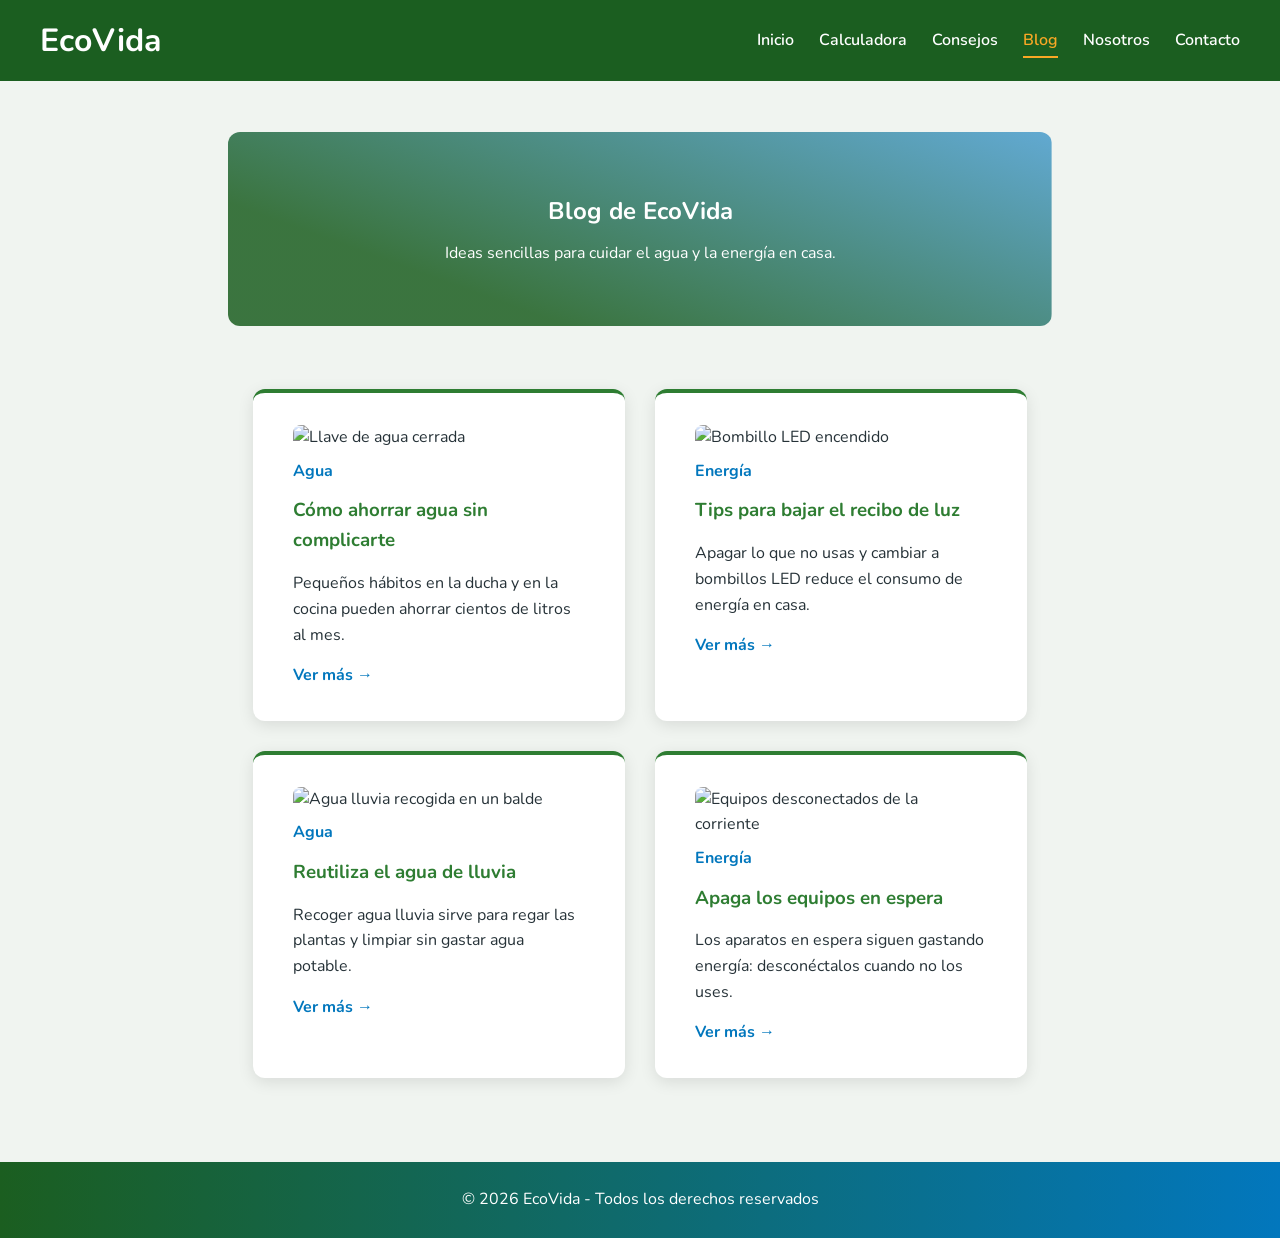
==== commit f0d555ce: "Ajuste en blog .html y nosotros.html" ====
--- a/pages/blog.html
+++ b/pages/blog.html
@@ -6,7 +6,7 @@
     <meta charset="UTF-8" />
     <meta name="viewport" content="width=device-width, initial-scale=1.0" />
     <link href="https://fonts.googleapis.com/css2?family=Nunito:wght@400;600;700&display=swap" rel="stylesheet" />
-    <!--Hoja de estilos: ../ porque esta página está dentro de la carpeta pages/-->
+    <!--Hoja de estilos/-->
     <link rel="stylesheet" href="../css/style.css" />
     <link rel="stylesheet" href="../css/blog.css" />
     <title>EcoVida - Blog</title>
@@ -29,13 +29,48 @@
     <main class="contenedor-pagina">
       <!--Contenido del blog: artículos y tips de ahorro-->
       <section id="blog">
-        <h2 class="titulo-pagina">Blog de EcoVida</h2>
+        <!--Banner:-->
+        <div class="banner-blog">
+          <h2 class="titulo-pagina">Blog de EcoVida</h2>
+          <p>Ideas sencillas para cuidar el agua y la energía en casa.</p>
+        </div>
         <div class="contenedor-tarjetas">
+          <!--Tarjeta con imagenn-->
           <article class="tarjeta">
+            <figure>
+              <img src="../images/blog-agua.jpg" alt="Llave de agua cerrada" />
+              <figcaption>Agua</figcaption>
+            </figure>
             <h3>Cómo ahorrar agua sin complicarte</h3>
+            <p>Pequeños hábitos en la ducha y en la cocina pueden ahorrar cientos de litros al mes.</p>
+            <a href="#">Ver más →</a>
           </article>
           <article class="tarjeta">
+            <figure>
+              <img src="../images/blog-luz.jpg" alt="Bombillo LED encendido" />
+              <figcaption>Energía</figcaption>
+            </figure>
             <h3>Tips para bajar el recibo de luz</h3>
+            <p>Apagar lo que no usas y cambiar a bombillos LED reduce el consumo de energía en casa.</p>
+            <a href="#">Ver más →</a>
+          </article>
+          <article class="tarjeta">
+            <figure>
+              <img src="../images/blog-lluvia.jpg" alt="Agua lluvia recogida en un balde" />
+              <figcaption>Agua</figcaption>
+            </figure>
+            <h3>Reutiliza el agua de lluvia</h3>
+            <p>Recoger agua lluvia sirve para regar las plantas y limpiar sin gastar agua potable.</p>
+            <a href="#">Ver más →</a>
+          </article>
+          <article class="tarjeta">
+            <figure>
+              <img src="../images/blog-espera.jpg" alt="Equipos desconectados de la corriente" />
+              <figcaption>Energía</figcaption>
+            </figure>
+            <h3>Apaga los equipos en espera</h3>
+            <p>Los aparatos en espera siguen gastando energía: desconéctalos cuando no los uses.</p>
+            <a href="#">Ver más →</a>
           </article>
         </div>
       </section>
--- a/css/style.css
+++ b/css/style.css
@@ -1,15 +1,20 @@
-/*  HOJA DE ESTILOS PRINCIPAL
-   (se usa en index.html y en todas las páginas de pages/) */
+/* 
+   ECOVIDA - ESTILOS GLOBALES 
+   Se carga en TODAS las páginas, .
+   Aquí va solo lo que comparten todas: paleta, reset, fuente, header,
+   menú, footer y los componentes que se repiten (botón, tarjeta, lista).
+   
+   */
 
-/*  VARIABLES DE COLOR (extra: un solo blanco y un solo verde para todo el sitio) =*/
+/* PALETA DE COLORES (variables)  */
 :root {
-    --verde-oscuro: #1b5e20;   /* el verde que ya usaban en header y footer */
+    --verde-oscuro: #1b5e20;
     --verde: #2e7d32;
     --azul: #0277bd;
     --amarillo: #f9a825;
     --amarillo-oscuro: #f57f17;
-    --blanco: #ffffff;         /* el blanco que ya usaban ("white") */
-    --fondo: #f0f4f0;          /* el fondo que ya usaban en body */
+    --blanco: #ffffff;   /* el único blanco de todo el sitio */
+    --fondo: #f0f4f0;
     --texto: #263238;
 }
 
@@ -20,7 +25,7 @@
     box-sizing: border-box;
 }
 
-/* BODY  */
+/*  FUENTE Y BODY  */
 body {
     font-family: "Nunito", Arial, sans-serif;
     color: var(--texto);
@@ -33,40 +38,11 @@
 }
 
 main {
-    flex: 1;      /* el main ocupa el espacio que sobra y empuja el footer hacia abajo */
+    flex: 1;      /* ocupa el espacio que sobra y empuja el footer hacia abajo */
     width: 100%;
 }
 
-/* MARQUESINA (solo en index)  */
-.marquesina {
-    background-color: var(--verde);
-    color: var(--blanco);
-    overflow: hidden; /* oculta los mensajes que se salen */
-    padding: 8px 0;
-}
-
-.mensajes {
-    display: flex;
-    gap: 60px;
-    width: max-content;
-    animation: desplazar 18s linear infinite;
-}
-
-.mensaje {
-    white-space: nowrap; /* que el mensaje no se parta en dos líneas */
-    font-weight: 600;
-}
-
-@keyframes desplazar {
-    from {
-        transform: translateX(100vw); /* empieza por fuera a la derecha */
-    }
-    to {
-        transform: translateX(-100%); /* termina por fuera a la izquierda */
-    }
-}
-
-/* HEADER  */
+/*  HEADER  */
 .header-principal {
     display: flex;
     justify-content: space-between; /* logo a la izquierda, menú a la derecha */
@@ -82,7 +58,7 @@
     font-size: 2rem;
 }
 
-/*  MENÚ HORIZONTAL  */
+/*  MENÚ  */
 .menu ul {
     display: flex;
     flex-wrap: wrap;
@@ -106,63 +82,9 @@
     border-bottom-color: var(--amarillo);
 }
 
-/* ===== HERO (solo en index) ===== */
-.hero {
-    position: relative; /* no mueve nada: marca la referencia para ubicar a los hijos */
-    background-image:
-        linear-gradient(
-            20deg,
-            rgba(27, 94, 32, 0.85) 25%,
-            rgba(2, 119, 189, 0.6) 40%,
-            rgba(249, 168, 37, 0.35) 100%
-        ),
-        url("../images/hero-agua.jpg");
-    background-position: center center;
-    background-size: cover;
-    background-repeat: no-repeat;
-    color: var(--blanco);
-    text-align: left;
-    padding: 200px 40px;
-    overflow: hidden;
-}
+/*  COMPONENTES COMPARTIDOS  */
 
-/* Polígono (triángulo) en la parte de abajo del hero */
-.hero::after {
-    content: "";
-    position: absolute;
-    bottom: 0;
-    left: 0;
-    width: 100%;
-    height: 80px;
-    background-color: var(--fondo);
-    clip-path: polygon(0 100%, 100% 0, 100% 100%);
-}
-
-.hero-content {
-    position: relative;
-    max-width: 600px;
-    z-index: 1; /* el texto queda en la capa de adelante */
-}
-
-.hero h2 {
-    font-size: 3rem;
-    font-weight: 700;
-    line-height: 1.2;
-    margin-bottom: 20px;
-}
-
-.hero p {
-    font-size: 1.1rem;
-    margin-bottom: 30px;
-}
-
-/*  BOTONES  */
-.hero-buttons {
-    display: flex;
-    flex-wrap: wrap;
-    gap: 15px;
-}
-
+/* Botón base (index y calculadora) */
 .btn {
     display: inline-block;
     padding: 12px 28px;
@@ -185,17 +107,7 @@
     background-color: var(--amarillo-oscuro);
 }
 
-.btn-secondary {
-    background-color: transparent;
-    color: var(--blanco);
-    border: 2px solid var(--blanco);
-}
-
-.btn-secondary:hover {
-    background-color: rgba(255, 255, 255, 0.2);
-}
-
-/* CONTENEDORES DE PÁGINA  */
+/* Contenedores (se usan en casi todas las páginas) */
 .contenedor-pagina {
     max-width: 900px;
     margin: 0 auto; /* centra el contenedor */
@@ -204,7 +116,7 @@
 
 .contenedor-tarjetas {
     display: flex;
-    flex-wrap: wrap; /* en pantallas pequeñas se ponen una debajo de la otra */
+    flex-wrap: wrap; /* si no caben, bajan a la siguiente línea */
     justify-content: center;
     gap: 30px;
     max-width: 1200px;
@@ -212,18 +124,7 @@
     padding: 4% 3%;
 }
 
-/* Dentro de una página (blog) el contenedor ya tiene espacio alrededor */
-.contenedor-pagina .contenedor-tarjetas {
-    padding: 0;
-}
-
-.titulo-pagina {
-    color: var(--verde-oscuro);
-    font-size: 2rem;
-    margin-bottom: 20px;
-}
-
-/*  TARJETAS  */
+/* Tarjeta base (index, consejos, nosotros, blog, contacto y calculadora) */
 .tarjeta {
     flex: 1 1 300px; /* crece, se encoge, tamaño base 300px */
     background-color: var(--blanco);
@@ -239,12 +140,6 @@
     box-shadow: 0 10px 24px rgba(0, 0, 0, 0.15);
 }
 
-/* El id gana en especificidad a la clase: solo estas tarjetas cambian el color del borde */
-#energia,
-#consejos-energia {
-    border-top-color: var(--amarillo);
-}
-
 .tarjeta h2,
 .tarjeta h3 {
     color: var(--verde);
@@ -255,13 +150,11 @@
     font-size: 1.8rem;
 }
 
-/* Con coma: el mismo estilo para grupos independientes */
-.tarjeta p,
-.consejo p {
+.tarjeta p {
     margin-bottom: 15px;
 }
 
-/* Listas dentro de las tarjetas: el reset les quitó el espacio de los puntos */
+/* Listas dentro de tarjetas: el reset les quitó el espacio de los puntos */
 .lista {
     padding-left: 20px;
 }
@@ -270,54 +163,7 @@
     margin-bottom: 8px;
 }
 
-/* CONSEJO DEL DÍA (solo en index)  */
-.consejo {
-    max-width: 800px;
-    margin: 0 auto 60px;
-    padding: 2rem;
-    text-align: center;
-    background-color: var(--blanco);
-    border-radius: 12px;
-    box-shadow: 0 4px 16px rgba(0, 0, 0, 0.1);
-}
-
-.consejo h2 {
-    color: var(--azul);
-    margin-bottom: 10px;
-}
-
-#consejo-texto {
-    font-size: 1.2rem;
-    min-height: 60px;
-}
-
-/*  FORMULARIO (calculadora)  */
-.formulario label {
-    display: block; /* cada etiqueta en su propia línea */
-    font-weight: 600;
-    margin-top: 15px;
-    margin-bottom: 5px;
-}
-
-.formulario input {
-    width: 100%;
-    padding: 10px;
-    border: 1px solid #ccc;
-    border-radius: 8px;
-    font-family: inherit;
-    font-size: 1rem;
-}
-
-.formulario input:focus {
-    outline: none;
-    border-color: var(--verde);
-}
-
-.formulario button {
-    margin-top: 20px;
-}
-
-/* FOOTER */
+/* FOOTER  */
 footer {
     background-image: linear-gradient(90deg, var(--verde-oscuro), var(--azul));
     color: var(--blanco);
@@ -325,7 +171,7 @@
     padding: 25px 20px;
 }
 
-/*  RESPONSIVE (las media queries siempre van al final)  */
+/*  RESPONSIVE   */
 @media (max-width: 575px) {
     .header-principal {
         flex-direction: column;
@@ -337,14 +183,6 @@
         gap: 12px;
     }
 
-    .hero {
-        padding: 100px 20px;
-    }
-
-    .hero h2 {
-        font-size: 2rem;
-    }
-
     .tarjeta {
         padding: 1.5rem;
     }
--- a/css/blog.css
+++ b/css/blog.css
@@ -1,36 +1,44 @@
-/* =========================================
-   ECOVIDA - ESTILOS DE LA PÁGINA BLOG (blog.css)
-   Se carga DESPUÉS de style.css, por eso puede cambiar lo global.
-   Responsable: Jessica
-   ========================================= */
+/* ===== ESTILOS SOLO DE LA PÁGINA BLOG ===== */
 
-/* ===== TÍTULO DE LA PÁGINA ===== */
-.titulo-pagina {
-    color: var(--verde-oscuro);
-    font-size: 2rem;
-    margin-bottom: 20px;
+/* Banner: la misma técnica del hero (degradado + imagen de fondo) en pequeño */
+#blog .banner-blog {
+    background-image:
+        linear-gradient(20deg, rgba(27, 94, 32, 0.85) 25%, rgba(2, 119, 189, 0.6) 100%),
+        url("../images/hero-agua.jpg");
+    background-size: cover;
+    background-position: center;
+    background-repeat: no-repeat;
+    color: var(--blanco);
+    text-align: center;
+    padding: 60px 20px;
+    border-radius: 12px;
+    margin-bottom: 30px;
 }
 
-/* El contenedor de la página ya tiene espacio alrededor:
-   al de las tarjetas de adentro le quitamos el suyo */
-.contenedor-pagina .contenedor-tarjetas {
-    padding: 0;
+#blog .banner-blog .titulo-pagina {
+    color: var(--blanco);
+    margin-bottom: 10px;
 }
 
-/* ===== ARTÍCULOS ===== */
-/* #blog .tarjeta (id + clase) gana a .tarjeta (solo clase): solo cambian las del blog */
-#blog .tarjeta {
-    border-top-color: var(--azul);
+/* Tarjetas con imagen: figure + figcaption */
+#blog .tarjeta figure img {
+    width: 100%;
+    height: auto;
+    border-radius: 8px;
 }
 
-#blog .tarjeta h3 {
-    font-size: 1.4rem;
+#blog .tarjeta figcaption {
+    font-weight: 700;
+    color: var(--azul);
+    margin: 8px 0 12px;
 }
 
-/* ===== RESPONSIVE ===== */
-@media (max-width: 575px) {
-    .titulo-pagina {
-        font-size: 1.6rem;
-        text-align: center;
-    }
+#blog .tarjeta a {
+    color: var(--azul);
+    font-weight: 700;
+    text-decoration: none;
 }
+
+#blog .tarjeta a:hover {
+    text-decoration: underline;
+}
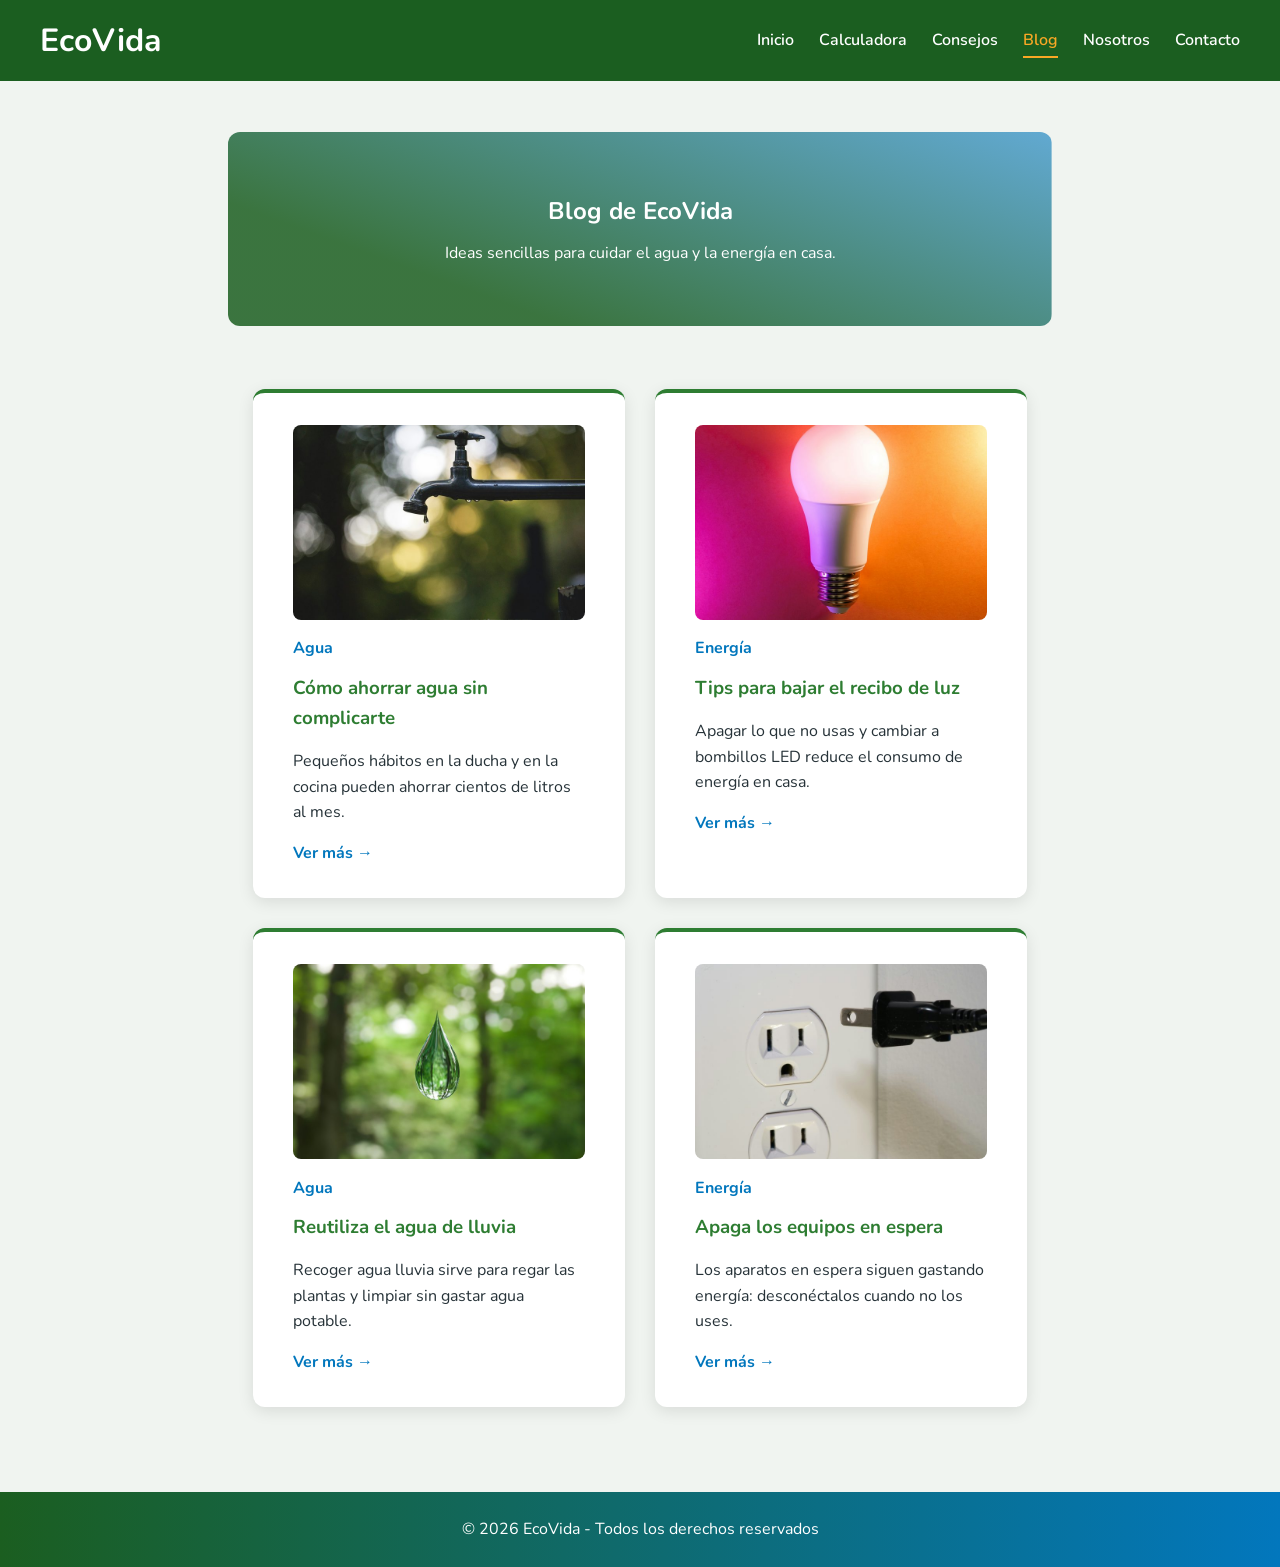
==== commit 3de794cf: "se pasa el sitio a una sola pagina con un solo archivo css" ====
--- a/pages/blog.html
+++ b/pages/blog.html
@@ -81,7 +81,7 @@
         <p>&copy; <span id="anio">2026</span> EcoVida - Todos los derechos reservados</p>
       </section>
     </footer>
-    <!--JavaScript al final del body-->
-    <script src="../js/main.js"></script>
+    <!--JavaScript al final del body (type="module" para usar import / export)-->
+    <script type="module" src="../js/main.js"></script>
   </body>
 </html>
--- a/css/style.css
+++ b/css/style.css
@@ -1,51 +1,53 @@
-/* 
-   ECOVIDA - ESTILOS GLOBALES 
-   Se carga en TODAS las páginas, .
-   Aquí va solo lo que comparten todas: paleta, reset, fuente, header,
-   menú, footer y los componentes que se repiten (botón, tarjeta, lista).
-   
-   */
-
-/* PALETA DE COLORES (variables)  */
+/* ECOVIDA - ESTILOS */
+
+
+/* ESTILOS GLOBALES */
+
+/* PALETA DE COLORES (variables) */
 :root {
     --verde-oscuro: #1b5e20;
     --verde: #2e7d32;
     --azul: #0277bd;
     --amarillo: #f9a825;
     --amarillo-oscuro: #f57f17;
-    --blanco: #ffffff;   /* el único blanco de todo el sitio */
+    --blanco: #ffffff;
     --fondo: #f0f4f0;
     --texto: #263238;
 }
 
-/* RESET  */
+/* RESET */
 * {
     margin: 0;
     padding: 0;
     box-sizing: border-box;
 }
 
-/*  FUENTE Y BODY  */
+/* scroll suave */
+html {
+    scroll-behavior: smooth;
+}
+
+/* FUENTE Y BODY */
 body {
     font-family: "Nunito", Arial, sans-serif;
     color: var(--texto);
     background: var(--fondo);
     line-height: 1.6;
-    /* Footer siempre abajo, aunque la página tenga poco contenido */
+    /* footer siempre abajo */
     display: flex;
     flex-direction: column;
     min-height: 100vh;
 }
 
 main {
-    flex: 1;      /* ocupa el espacio que sobra y empuja el footer hacia abajo */
+    flex: 1;
     width: 100%;
 }
 
-/*  HEADER  */
+/* HEADER */
 .header-principal {
     display: flex;
-    justify-content: space-between; /* logo a la izquierda, menú a la derecha */
+    justify-content: space-between;
     align-items: center;
     flex-wrap: wrap;
     gap: 20px;
@@ -58,7 +60,7 @@
     font-size: 2rem;
 }
 
-/*  MENÚ  */
+/* MENÚ */
 .menu ul {
     display: flex;
     flex-wrap: wrap;
@@ -75,16 +77,16 @@
     transition: color 0.3s, border-color 0.3s;
 }
 
-/* :hover = mouse encima / .activo = la página en la que estoy */
+/* .activo lo pone JS */
 .menu a:hover,
 .menu a.activo {
     color: var(--amarillo);
     border-bottom-color: var(--amarillo);
 }
 
-/*  COMPONENTES COMPARTIDOS  */
-
-/* Botón base (index y calculadora) */
+/* COMPONENTES COMPARTIDOS */
+
+/* Botón base */
 .btn {
     display: inline-block;
     padding: 12px 28px;
@@ -107,7 +109,7 @@
     background-color: var(--amarillo-oscuro);
 }
 
-/* Contenedores (se usan en casi todas las páginas) */
+/* Contenedores */
 .contenedor-pagina {
     max-width: 900px;
     margin: 0 auto; /* centra el contenedor */
@@ -124,7 +126,7 @@
     padding: 4% 3%;
 }
 
-/* Tarjeta base (index, consejos, nosotros, blog, contacto y calculadora) */
+/* Tarjeta base */
 .tarjeta {
     flex: 1 1 300px; /* crece, se encoge, tamaño base 300px */
     background-color: var(--blanco);
@@ -154,7 +156,7 @@
     margin-bottom: 15px;
 }
 
-/* Listas dentro de tarjetas: el reset les quitó el espacio de los puntos */
+/* listas dentro de las tarjetas */
 .lista {
     padding-left: 20px;
 }
@@ -163,7 +165,7 @@
     margin-bottom: 8px;
 }
 
-/* FOOTER  */
+/* FOOTER */
 footer {
     background-image: linear-gradient(90deg, var(--verde-oscuro), var(--azul));
     color: var(--blanco);
@@ -171,8 +173,338 @@
     padding: 25px 20px;
 }
 
-/*  RESPONSIVE   */
+
+/* INICIO */
+
+/* Marquesina */
+.marquesina {
+    background-color: var(--verde);
+    color: var(--blanco);
+    font-size: 0.9rem;
+    font-weight: 600;
+    padding: 6px 0;
+    overflow: hidden;
+    white-space: nowrap;
+}
+
+.mensajes {
+    display: inline-flex;
+    gap: 60px;
+    padding-left: 100%;    /* empiezan a la derecha */
+    animation: desplazar 25s linear infinite;
+}
+
+/* se detiene al pasar el mouse */
+.marquesina:hover .mensajes {
+    animation-play-state: paused;
+}
+
+/* animacion de derecha a izquierda */
+@keyframes desplazar {
+    from {
+        transform: translateX(0);
+    }
+    to {
+        transform: translateX(-100%);
+    }
+}
+
+/* Hero */
+.hero {
+    /* degradado encima de la foto */
+    background-image:
+        linear-gradient(20deg, rgba(27, 94, 32, 0.85) 25%, rgba(2, 119, 189, 0.6) 100%),
+        url("images/hero-solar.jpg");
+    background-size: cover;
+    background-position: center;
+    background-repeat: no-repeat;
+    color: var(--blanco);
+    min-height: 80vh;
+    display: flex;
+    align-items: center;
+    padding: 60px 8%;
+}
+
+.hero-content {
+    max-width: 650px;
+}
+
+.hero h2 {
+    font-size: 3rem;
+    line-height: 1.2;
+    margin-bottom: 20px;
+    text-shadow: 0 2px 8px rgba(0, 0, 0, 0.3);
+}
+
+.hero p {
+    font-size: 1.1rem;
+    margin-bottom: 15px;
+}
+
+.hero-buttons {
+    display: flex;
+    flex-wrap: wrap;
+    gap: 15px;
+    margin-top: 30px;
+}
+
+/* boton secundario */
+.btn-secondary {
+    background-color: var(--blanco);
+    color: var(--verde-oscuro);
+}
+
+.btn-secondary:hover {
+    background-color: var(--fondo);
+}
+
+/* Tarjetas de agua y energia */
+#energia {
+    border-top-color: var(--amarillo);
+}
+
+/* Consejo del dia */
+.consejo {
+    width: 90%;
+    max-width: 700px;
+    margin: 0 auto 50px;
+    padding: 2rem;
+    text-align: center;
+    background-color: var(--blanco);
+    border-left: 6px solid var(--amarillo);
+    border-radius: 12px;
+    box-shadow: 0 4px 16px rgba(0, 0, 0, 0.1);
+}
+
+.consejo h2 {
+    color: var(--verde);
+    margin-bottom: 10px;
+}
+
+#consejo-texto {
+    font-size: 1.15rem;
+    margin-bottom: 20px;
+}
+
+
+/* CALCULADORA */
+
+.formulario label {
+    display: block;
+    font-weight: 600;
+    margin-top: 15px;
+    margin-bottom: 5px;
+}
+
+.formulario input {
+    width: 100%;
+    padding: 10px;
+    border: 1px solid #ccc;
+    border-radius: 8px;
+    font-family: inherit;
+    font-size: 1rem;
+}
+
+.formulario input:focus {
+    outline: none;
+    border-color: var(--verde);
+}
+
+/* casilla con error */
+.formulario input.input-error {
+    border-color: var(--amarillo-oscuro);
+}
+
+.formulario button {
+    margin-top: 20px;
+}
+
+/* Mensaje de error de la calculadora */
+.calc-error {
+    margin-top: 15px;
+    font-weight: 600;
+    color: var(--amarillo-oscuro);
+}
+
+/* resultados */
+.resultado {
+    margin-top: 25px;
+}
+
+.resultado-item {
+    background-color: var(--fondo);
+    padding: 10px 15px;
+    border-left: 4px solid var(--verde);
+    border-radius: 8px;
+    margin-bottom: 12px;
+}
+
+.resultado-item p {
+    margin-bottom: 4px;
+}
+
+/* color segun el nivel */
+.resultado-item.nivel-medio {
+    border-left-color: var(--amarillo);
+}
+
+.resultado-item.nivel-alto {
+    border-left-color: var(--amarillo-oscuro);
+}
+
+.resultado .btn {
+    margin-top: 10px;
+}
+
+
+/* CONSEJOS */
+
+/* La tarjeta de energía tiene borde amarillo */
+#consejos-energia {
+    border-top-color: var(--amarillo);
+}
+
+/* consejos personalizados */
+#consejos-personalizados {
+    flex: 1 1 100%;
+    border-top-color: var(--azul);
+}
+
+
+/* BLOG */
+
+#blog .banner-blog {
+    background-image:
+        linear-gradient(20deg, rgba(27, 94, 32, 0.85) 25%, rgba(2, 119, 189, 0.6) 100%),
+        url("images/hero-agua.jpg");
+    background-size: cover;
+    background-position: center;
+    background-repeat: no-repeat;
+    color: var(--blanco);
+    text-align: center;
+    padding: 60px 20px;
+    border-radius: 12px;
+    margin-bottom: 30px;
+}
+
+#blog .banner-blog .titulo-pagina {
+    color: var(--blanco);
+    margin-bottom: 10px;
+}
+
+#blog .tarjeta figure img {
+    width: 100%;
+    height: auto;
+    border-radius: 8px;
+}
+
+#blog .tarjeta figcaption {
+    font-weight: 700;
+    color: var(--azul);
+    margin: 8px 0 12px;
+}
+
+#blog .tarjeta a {
+    color: var(--azul);
+    font-weight: 700;
+    text-decoration: none;
+}
+
+#blog .tarjeta a:hover {
+    text-decoration: underline;
+}
+
+
+/* NOSOTROS */
+
+#nosotros .banner-nosotros {
+    background-image:
+        linear-gradient(20deg, rgba(27, 94, 32, 0.85) 25%, rgba(2, 119, 189, 0.6) 100%),
+        url("images/hero-agua.jpg");
+    background-size: cover;
+    background-position: center;
+    background-repeat: no-repeat;
+    color: var(--blanco);
+    text-align: center;
+    padding: 60px 20px;
+    border-radius: 12px;
+    margin-bottom: 30px;
+}
+
+#nosotros .banner-nosotros .titulo-pagina {
+    color: var(--blanco);
+    margin-bottom: 10px;
+}
+
+#mision {
+    border-top-color: var(--azul);
+}
+
+#equipo {
+    border-top-color: var(--amarillo);
+    flex: 1 1 100%; /* la tarjeta del equipo ocupa toda la fila */
+}
+
+.equipo-lista {
+    display: flex;
+    flex-wrap: wrap;
+    justify-content: center;
+    gap: 30px;
+    list-style: none;
+    margin-top: 20px;
+}
+
+.integrante {
+    text-align: center;
+    transition: transform 0.3s;
+}
+
+.integrante:hover {
+    transform: translateY(-5px);
+}
+
+.avatar {
+    display: flex;
+    justify-content: center;
+    align-items: center;
+    width: 70px;
+    height: 70px;
+    margin: 0 auto 10px;
+    border-radius: 50%;
+    background-color: var(--verde);
+    color: var(--blanco);
+    font-size: 1.8rem;
+    font-weight: 700;
+}
+
+
+/* CONTACTO */
+
+#contacto .lista {
+    list-style: none;
+    padding-left: 0;
+    margin-top: 20px;
+}
+
+#contacto .lista li {
+    background-color: var(--fondo);
+    padding: 10px 15px;
+    border-left: 4px solid var(--verde);
+    border-radius: 8px;
+    transition: transform 0.3s, border-color 0.3s;
+}
+
+#contacto .lista li:hover {
+    transform: translateX(5px);
+    border-left-color: var(--amarillo);
+}
+
+
+/* RESPONSIVE */
+
+/* celulares */
 @media (max-width: 575px) {
+    /* Globales */
     .header-principal {
         flex-direction: column;
         padding: 15px 20px;
@@ -186,4 +518,35 @@
     .tarjeta {
         padding: 1.5rem;
     }
-}
+
+    /* Inicio */
+    .hero {
+        min-height: 70vh;
+        padding: 50px 20px;
+        text-align: center;
+    }
+
+    .hero h2 {
+        font-size: 2rem;
+    }
+
+    .hero p {
+        font-size: 1rem;
+    }
+
+    .hero-buttons {
+        justify-content: center;
+    }
+
+    /* Contacto */
+    #contacto .lista li {
+        font-size: 0.95rem;
+    }
+}
+
+/* sin scroll suave si el sistema pide menos movimiento */
+@media (prefers-reduced-motion: reduce) {
+    html {
+        scroll-behavior: auto;
+    }
+}
